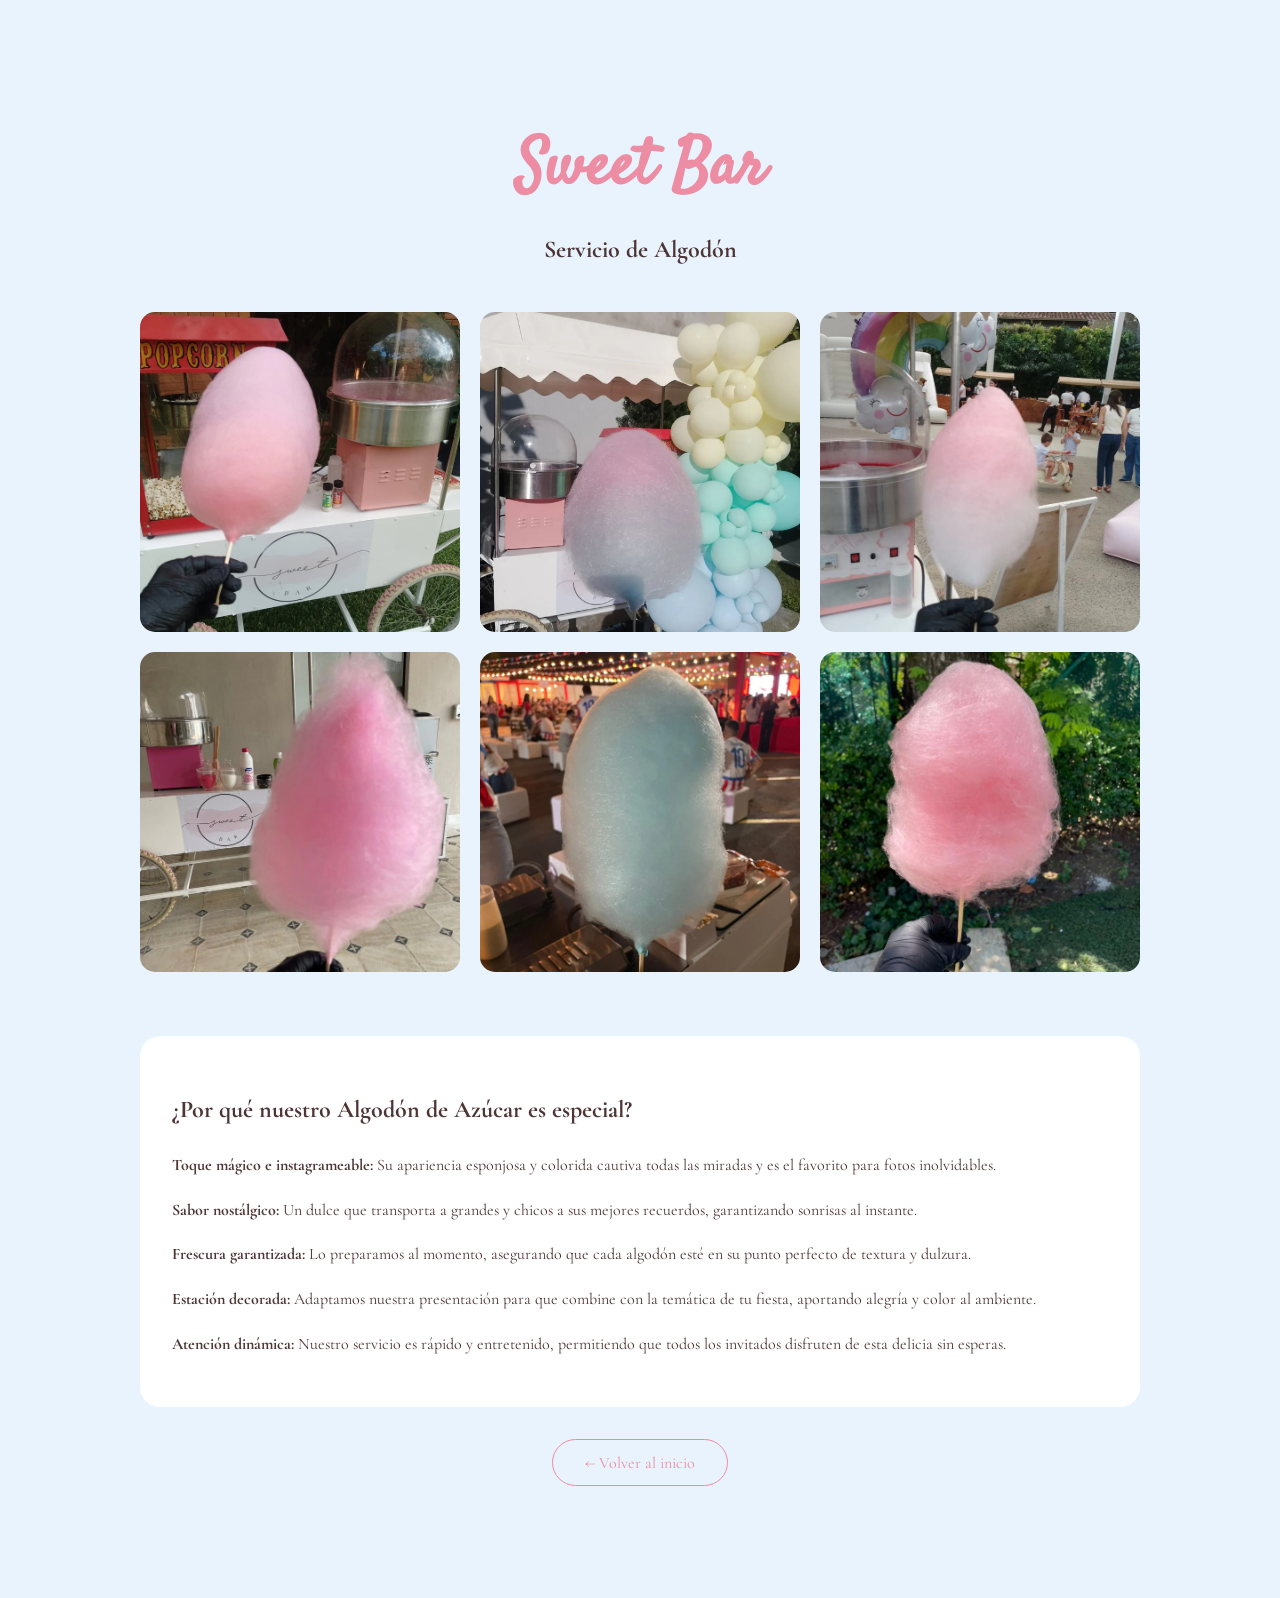
==== algodón.html @ a2d1d895 "subiendo archivos" ====
<!DOCTYPE html>
<html lang="es">
<head>
  <meta charset="UTF-8" />
  <meta name="viewport" content="width=device-width, initial-scale=1.0"/>
  <title>Sweet Bar - Nuestro Servicio de Algodón de Azucar</title>
  <link href="https://fonts.googleapis.com/css2?family=Playfair+Display:wght@700&family=Cormorant+Garamond:wght@400;500&family=Satisfy&display=swap" rel="stylesheet"/>
  
  <style>
    :root {
      --crema: #e9f3fd;
      --rosa-oscuro: #ed8da3;
      --texto: #4e3535;
    }
    
    body {
      background-color: var(--crema);
      color: var(--texto);
      font-family: 'Cormorant Garamond', serif;
      margin: 0;
      padding: 0;}
     
    

    .container {
      max-width: 1000px;
      margin: 0 auto;
      padding: 5rem 2rem;
      text-align: center;

    }

    h1 { font-family: 'Satisfy', cursive; color: var(--rosa-oscuro); font-size: 4rem; margin-bottom: 1rem; }

    
    .galeria-grid {
      display: grid;
      grid-template-columns: repeat(3, 1fr);
      gap: 20px;
      margin: 3rem 0;
    }

    .galeria-img {
      width: 100%;
      aspect-ratio: 1/1;
      object-fit: cover;
      border-radius: 15px;
      background: #eee;
    }

    
    .info-extra {
      margin-top: 4rem;
      padding: 2rem;
      background: white;
      border-radius: 20px;
      line-height: 1.8;
      text-align: left;
    }
    .btn-volver {
      display: block;
      text-align: center;
      margin: 2rem auto;
      width:fit-content;
      padding: 0.8rem 2rem;
      border: 1px solid var(--rosa-oscuro);
      border-radius: 50px;
      color: var(--rosa-oscuro);
      text-decoration: none;
    }
  </style>
</head>
<body>

  <div class="container">
    <h1>Sweet Bar</h1>
    <h2>Servicio de Algodón</h2>
    <div>
      <div class="galeria-grid">
  <img src="Algodo1.jpeg" class="galeria-img" alt="Helado 1">
  <img src="algodo2.jpeg" class="galeria-img" alt="Helado 2">
  <img src="Algodo3.jpeg" class="galeria-img" alt="Helado 3">
  <img src="Algodo4.jpeg" class="galeria-img" alt="Helado 4">
  <img src="Algodo5.jpeg" class="galeria-img" alt="Helado 5">
  <img src="Algodo6.jpeg" class="galeria-img" alt="Helado 6">
</div>
    </div>

    <div class="info-extra">
    <h2>¿Por qué nuestro Algodón de Azúcar es especial?</h2>
    
    <p><strong>Toque mágico e instagrameable:</strong> Su apariencia esponjosa y colorida cautiva todas las miradas y es el favorito para fotos inolvidables.</p>
    
    <p><strong>Sabor nostálgico:</strong> Un dulce que transporta a grandes y chicos a sus mejores recuerdos, garantizando sonrisas al instante.</p>
    
    <p><strong>Frescura garantizada:</strong> Lo preparamos al momento, asegurando que cada algodón esté en su punto perfecto de textura y dulzura.</p>
    
    <p><strong>Estación decorada:</strong> Adaptamos nuestra presentación para que combine con la temática de tu fiesta, aportando alegría y color al ambiente.</p>
    
    <p><strong>Atención dinámica:</strong> Nuestro servicio es rápido y entretenido, permitiendo que todos los invitados disfruten de esta delicia sin esperas.</p>
</div>

    <a href="sb.html" class="btn-volver">← Volver al inicio</a>
  </div>

</body>
</html>
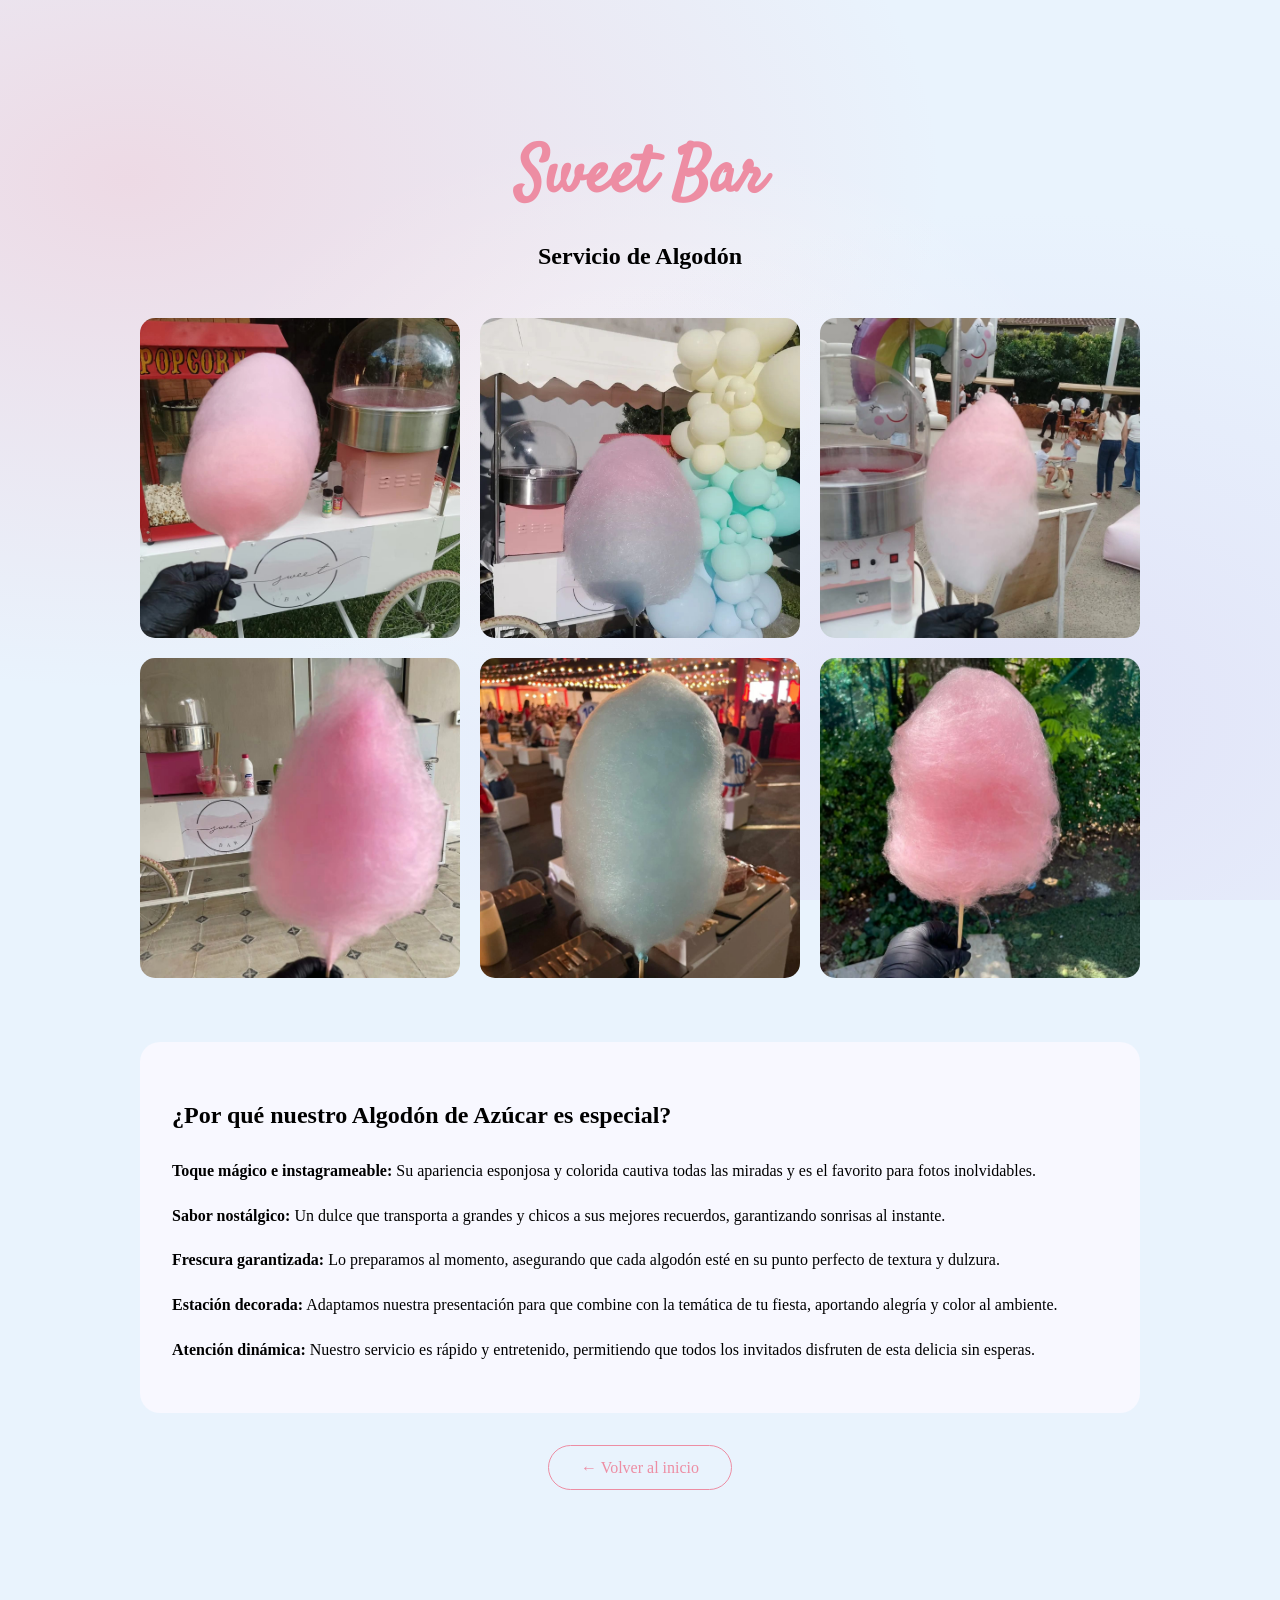
==== commit 310bcda9: "Add files via upload cambios de accesibilidad" ====
--- a/algodón.html
+++ b/algodón.html
@@ -13,7 +13,22 @@
       --texto: #4e3535;
     }
     
-    body {
+    body
+    {
+
+  background-color: #e9f3fd; 
+
+  /* Esto crea el degradado suave y las formas orgánicas sutiles */
+  background-image: 
+    radial-gradient(at 10% 20%, rgba(247, 160, 173, 0.3) 0px, transparent 50%),
+    radial-gradient(at 80% 80%, rgba(213, 202, 239, 0.4) 0px, transparent 50%),
+    radial-gradient(at 50% 50%, rgba(255, 255, 255, 0.6) 0px, transparent 50%);
+  
+  /* Asegura que el fondo cubra toda la página y no se repita */
+  background-attachment: fixed;
+  background-size: cover;
+}
+    {
       background-color: var(--crema);
       color: var(--texto);
       font-family: 'Cormorant Garamond', serif;
@@ -52,7 +67,7 @@
     .info-extra {
       margin-top: 4rem;
       padding: 2rem;
-      background: white;
+      background: rgb(248, 248, 255);
       border-radius: 20px;
       line-height: 1.8;
       text-align: left;
@@ -100,7 +115,7 @@
     <p><strong>Atención dinámica:</strong> Nuestro servicio es rápido y entretenido, permitiendo que todos los invitados disfruten de esta delicia sin esperas.</p>
 </div>
 
-    <a href="sb.html" class="btn-volver">← Volver al inicio</a>
+    <a href="index.html" class="btn-volver">← Volver al inicio</a>
   </div>
 
 </body>
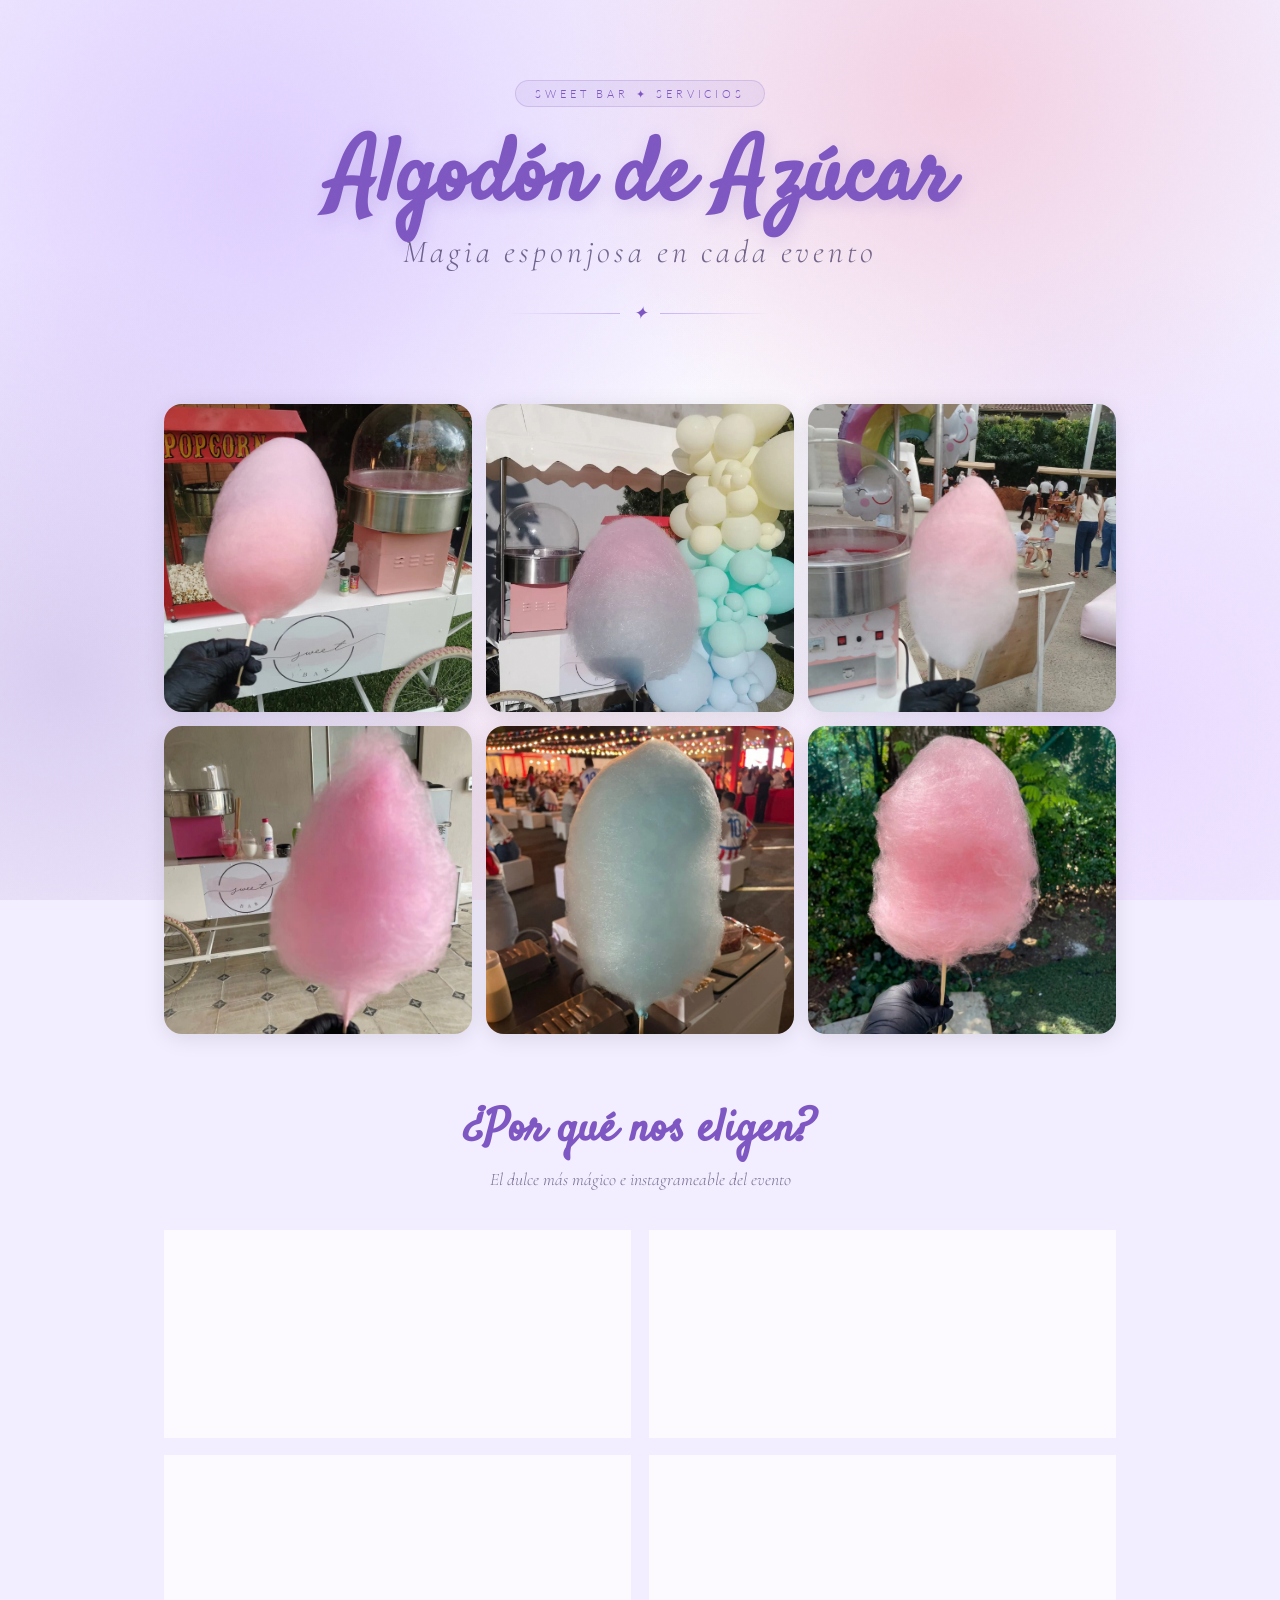
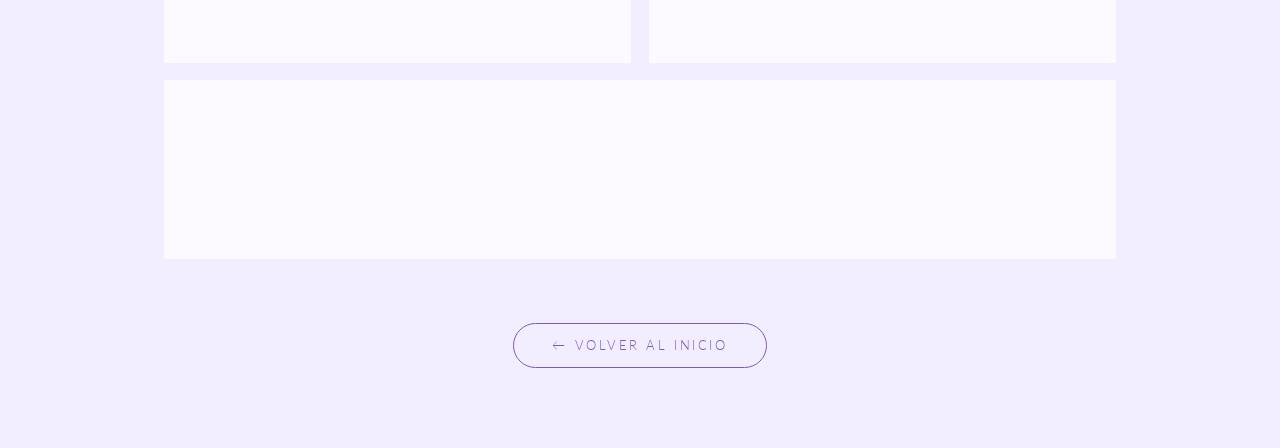
==== commit dd4095b7: "Estetica mas bonita" ====
--- a/algodón.html
+++ b/algodón.html
@@ -3,120 +3,101 @@
 <head>
   <meta charset="UTF-8" />
   <meta name="viewport" content="width=device-width, initial-scale=1.0"/>
-  <title>Sweet Bar - Nuestro Servicio de Algodón de Azucar</title>
-  <link href="https://fonts.googleapis.com/css2?family=Playfair+Display:wght@700&family=Cormorant+Garamond:wght@400;500&family=Satisfy&display=swap" rel="stylesheet"/>
-  
+  <title>Sweet Bar – Servicio de Algodón de Azúcar</title>
+  <link href="https://fonts.googleapis.com/css2?family=Cormorant+Garamond:ital,wght@0,300;0,400;0,500;1,300;1,400&family=Satisfy&family=Lato:wght@300;400&display=swap" rel="stylesheet"/>
   <style>
+    *, *::before, *::after { box-sizing:border-box; margin:0; padding:0; }
     :root {
-      --crema: #e9f3fd;
-      --rosa-oscuro: #ed8da3;
-      --texto: #4e3535;
+      --ac:     #c9b3f5;
+      --ac-cl:  #ede7f6;
+      --ac-osc: #7e57c2;
+      --texto:  #3b2d5e;
     }
-    
-    body
-    {
-
-  background-color: #e9f3fd; 
-
-  /* Esto crea el degradado suave y las formas orgánicas sutiles */
-  background-image: 
-    radial-gradient(at 10% 20%, rgba(247, 160, 173, 0.3) 0px, transparent 50%),
-    radial-gradient(at 80% 80%, rgba(213, 202, 239, 0.4) 0px, transparent 50%),
-    radial-gradient(at 50% 50%, rgba(255, 255, 255, 0.6) 0px, transparent 50%);
-  
-  /* Asegura que el fondo cubra toda la página y no se repita */
-  background-attachment: fixed;
-  background-size: cover;
-}
-    {
-      background-color: var(--crema);
-      color: var(--texto);
-      font-family: 'Cormorant Garamond', serif;
-      margin: 0;
-      padding: 0;}
-     
-    
-
-    .container {
-      max-width: 1000px;
-      margin: 0 auto;
-      padding: 5rem 2rem;
-      text-align: center;
-
+    body {
+      min-height:100vh; color:var(--texto);
+      font-family:'Cormorant Garamond',serif; overflow-x:hidden;
+      background-color:#f3eeff;
+      background-image:
+        radial-gradient(circle at 20% 20%, rgba(209,187,255,.6)  0, transparent 40%),
+        radial-gradient(circle at 75% 10%, rgba(244,167,185,.4)  0, transparent 32%),
+        radial-gradient(circle at 55% 55%, rgba(255,255,255,.8)  0, transparent 45%),
+        radial-gradient(circle at 5%  75%, rgba(179,157,219,.4)  0, transparent 30%),
+        radial-gradient(circle at 88% 80%, rgba(225,200,255,.5)  0, transparent 35%),
+        radial-gradient(circle at 45% 90%, rgba(244,167,185,.25) 0, transparent 28%);
+      background-attachment:fixed;
     }
-
-    h1 { font-family: 'Satisfy', cursive; color: var(--rosa-oscuro); font-size: 4rem; margin-bottom: 1rem; }
-
-    
-    .galeria-grid {
-      display: grid;
-      grid-template-columns: repeat(3, 1fr);
-      gap: 20px;
-      margin: 3rem 0;
+    body::before {
+      content:''; position:fixed; inset:0; pointer-events:none; z-index:999; opacity:.45;
+      background-image:url("data:image/svg+xml,%3Csvg viewBox='0 0 200 200' xmlns='http://www.w3.org/2000/svg'%3E%3Cfilter id='n'%3E%3CfeTurbulence type='fractalNoise' baseFrequency='.85' numOctaves='4' stitchTiles='stitch'/%3E%3C/filter%3E%3Crect width='100%25' height='100%25' filter='url(%23n)' opacity='.04'/%3E%3C/svg%3E");
     }
-
-    .galeria-img {
-      width: 100%;
-      aspect-ratio: 1/1;
-      object-fit: cover;
-      border-radius: 15px;
-      background: #eee;
+    .hero { text-align:center; padding:5rem 1.5rem 3rem; animation:fadeUp .9s ease both; }
+    .hero-tag {
+      display:inline-block; font-family:'Lato',sans-serif; font-size:.7rem;
+      font-weight:300; letter-spacing:.35em; text-transform:uppercase;
+      color:var(--ac-osc); background:rgba(179,157,219,.15);
+      border:1px solid rgba(179,157,219,.45); border-radius:50px;
+      padding:.35rem 1.2rem; margin-bottom:1.8rem;
     }
-
-    
-    .info-extra {
-      margin-top: 4rem;
-      padding: 2rem;
-      background: rgb(248, 248, 255);
-      border-radius: 20px;
-      line-height: 1.8;
-      text-align: left;
+    .hero h1 {
+      font-family:'Satisfy',cursive; font-size:clamp(3rem,10vw,5.5rem);
+      color:var(--ac-osc); line-height:1; margin-bottom:.5rem;
+      text-shadow:2px 4px 18px rgba(126,87,194,.2);
     }
-    .btn-volver {
-      display: block;
-      text-align: center;
-      margin: 2rem auto;
-      width:fit-content;
-      padding: 0.8rem 2rem;
-      border: 1px solid var(--rosa-oscuro);
-      border-radius: 50px;
-      color: var(--rosa-oscuro);
-      text-decoration: none;
-    }
+    .hero h2 { font-weight:300; font-style:italic; font-size:clamp(1.3rem,4vw,2rem); color:var(--texto); opacity:.7; letter-spacing:.12em; }
+    .divider { display:flex; align-items:center; justify-content:center; gap:.8rem; margin:2rem auto; max-width:260px; }
+    .divider span { flex:1; height:1px; background:linear-gradient(to right,transparent,var(--ac)); }
+    .divider span:last-child { background:linear-gradient(to left,transparent,var(--ac)); }
+    .divider em { font-size:1.1rem; color:var(--ac-osc); }
+    .galeria-section { max-width:1000px; margin:0 auto; padding:0 1.5rem 4rem; animation:fadeUp .9s .15s ease both; }
+    .galeria-grid { display:grid; grid-template-columns:repeat(3,1fr); gap:14px; }
+    .galeria-item { aspect-ratio:1/1; border-radius:18px; overflow:hidden; box-shadow:0 4px 22px rgba(0,0,0,.1); transition:transform .35s, box-shadow .35s; }
+    .galeria-item:hover { transform:translateY(-5px) scale(1.02); box-shadow:0 12px 36px rgba(126,87,194,.22); }
+    .galeria-img { width:100%; height:100%; object-fit:cover; display:block; }
+    .info-section { max-width:1000px; margin:0 auto 1rem; padding:0 1.5rem; animation:fadeUp .9s .25s ease both; }
+    .info-header { text-align:center; margin-bottom:2.5rem; }
+    .info-header h2 { font-family:'Satisfy',cursive; font-size:clamp(1.8rem,6vw,2.8rem); color:var(--ac-osc); margin-bottom:.4rem; }
+    .info-header p { font-style:italic; font-size:1.1rem; opacity:.65; font-weight:300; }
+    .cards-grid { display:grid; grid-template-columns:repeat(2,1fr); gap:18px; }
+    .card { background:rgba(255,255,255,.72); backdrop-filter:blur(10px); border:1px solid rgba(179,157,219,.35); border-radius:22px; padding:2rem 1.8rem; transition:transform .3s, box-shadow .3s; position:relative; overflow:hidden; }
+    .card::before { content:''; position:absolute; top:-40px; right:-40px; width:120px; height:120px; border-radius:50%; background:radial-gradient(circle,rgba(179,157,219,.2),transparent 70%); }
+    .card:hover { transform:translateY(-4px); box-shadow:0 10px 32px rgba(126,87,194,.15); }
+    .card-icon { font-size:2rem; margin-bottom:.8rem; display:block; }
+    .card h3 { font-size:1.25rem; font-weight:500; color:var(--ac-osc); margin-bottom:.5rem; letter-spacing:.03em; }
+    .card p { font-size:1.05rem; font-weight:300; line-height:1.7; opacity:.8; }
+    .btn-wrap { text-align:center; padding:3rem 1.5rem 5rem; animation:fadeUp .9s .35s ease both; }
+    .btn-volver { display:inline-flex; align-items:center; gap:.5rem; padding:.85rem 2.4rem; border:1.5px solid var(--ac-osc); border-radius:50px; color:var(--ac-osc); text-decoration:none; font-family:'Lato',sans-serif; font-size:.8rem; font-weight:300; letter-spacing:.2em; text-transform:uppercase; transition:background .3s, color .3s, transform .25s; }
+    .btn-volver:hover { background:var(--ac-osc); color:#fff; transform:translateY(-2px); }
+    @keyframes fadeUp { from{opacity:0;transform:translateY(28px)} to{opacity:1;transform:translateY(0)} }
+    @media(max-width:600px){ .cards-grid{grid-template-columns:1fr} .galeria-grid{gap:10px} }
   </style>
 </head>
 <body>
-
-  <div class="container">
-    <h1>Sweet Bar</h1>
-    <h2>Servicio de Algodón</h2>
-    <div>
-      <div class="galeria-grid">
-  <img src="Algodo1.jpeg" class="galeria-img" alt="Helado 1">
-  <img src="algodo2.jpeg" class="galeria-img" alt="Helado 2">
-  <img src="Algodo3.jpeg" class="galeria-img" alt="Helado 3">
-  <img src="Algodo4.jpeg" class="galeria-img" alt="Helado 4">
-  <img src="Algodo5.jpeg" class="galeria-img" alt="Helado 5">
-  <img src="Algodo6.jpeg" class="galeria-img" alt="Helado 6">
-</div>
+  <div class="hero">
+    <div class="hero-tag">Sweet Bar ✦ Servicios</div>
+    <h1>Algodón de Azúcar</h1>
+    <h2>Magia esponjosa en cada evento</h2>
+    <div class="divider"><span></span><em>✦</em><span></span></div>
+  </div>
+  <section class="galeria-section">
+    <div class="galeria-grid">
+      <div class="galeria-item"><img src="Algodo1.jpeg" class="galeria-img" alt="Algodón 1"></div>
+      <div class="galeria-item"><img src="algodo2.jpeg" class="galeria-img" alt="Algodón 2"></div>
+      <div class="galeria-item"><img src="Algodo3.jpeg" class="galeria-img" alt="Algodón 3"></div>
+      <div class="galeria-item"><img src="Algodo4.jpeg" class="galeria-img" alt="Algodón 4"></div>
+      <div class="galeria-item"><img src="Algodo5.jpeg" class="galeria-img" alt="Algodón 5"></div>
+      <div class="galeria-item"><img src="Algodo6.jpeg" class="galeria-img" alt="Algodón 6"></div>
     </div>
-
-    <div class="info-extra">
-    <h2>¿Por qué nuestro Algodón de Azúcar es especial?</h2>
-    
-    <p><strong>Toque mágico e instagrameable:</strong> Su apariencia esponjosa y colorida cautiva todas las miradas y es el favorito para fotos inolvidables.</p>
-    
-    <p><strong>Sabor nostálgico:</strong> Un dulce que transporta a grandes y chicos a sus mejores recuerdos, garantizando sonrisas al instante.</p>
-    
-    <p><strong>Frescura garantizada:</strong> Lo preparamos al momento, asegurando que cada algodón esté en su punto perfecto de textura y dulzura.</p>
-    
-    <p><strong>Estación decorada:</strong> Adaptamos nuestra presentación para que combine con la temática de tu fiesta, aportando alegría y color al ambiente.</p>
-    
-    <p><strong>Atención dinámica:</strong> Nuestro servicio es rápido y entretenido, permitiendo que todos los invitados disfruten de esta delicia sin esperas.</p>
-</div>
-
-    <a href="index.html" class="btn-volver">← Volver al inicio</a>
-  </div>
-
+  </section>
+  <section class="info-section">
+    <div class="info-header"><h2>¿Por qué nos eligen?</h2><p>El dulce más mágico e instagrameable del evento</p></div>
+    <div class="cards-grid">
+      <div class="card"><span class="card-icon">⟡ —</span><h3>Toque instagrameable</h3><p>Su apariencia esponjosa y colorida cautiva todas las miradas y es el favorito para fotos inolvidables.</p></div>
+      <div class="card"><span class="card-icon">⟡ —</span><h3>Sabor nostálgico</h3><p>Un dulce que transporta a grandes y chicos a sus mejores recuerdos, garantizando sonrisas al instante.</p></div>
+      <div class="card"><span class="card-icon">⟡ —</span><h3>Frescura garantizada</h3><p>Lo preparamos al momento, asegurando que cada algodón esté en su punto perfecto de textura y dulzura.</p></div>
+      <div class="card"><span class="card-icon">⟡ —</span><h3>Estación decorada</h3><p>Adaptamos la presentación para que combine con la temática de tu fiesta, aportando alegría y color.</p></div>
+      <div class="card" style="grid-column:1/-1"><span class="card-icon">⟡ —</span><h3>Atención dinámica</h3><p>Nuestro servicio es rápido y entretenido, permitiendo que todos los invitados disfruten sin esperas.</p></div>
+    </div>
+  </section>
+  <div class="btn-wrap"><a href="index.html" class="btn-volver">← Volver al inicio</a></div>
 </body>
-</html>
+</html>
